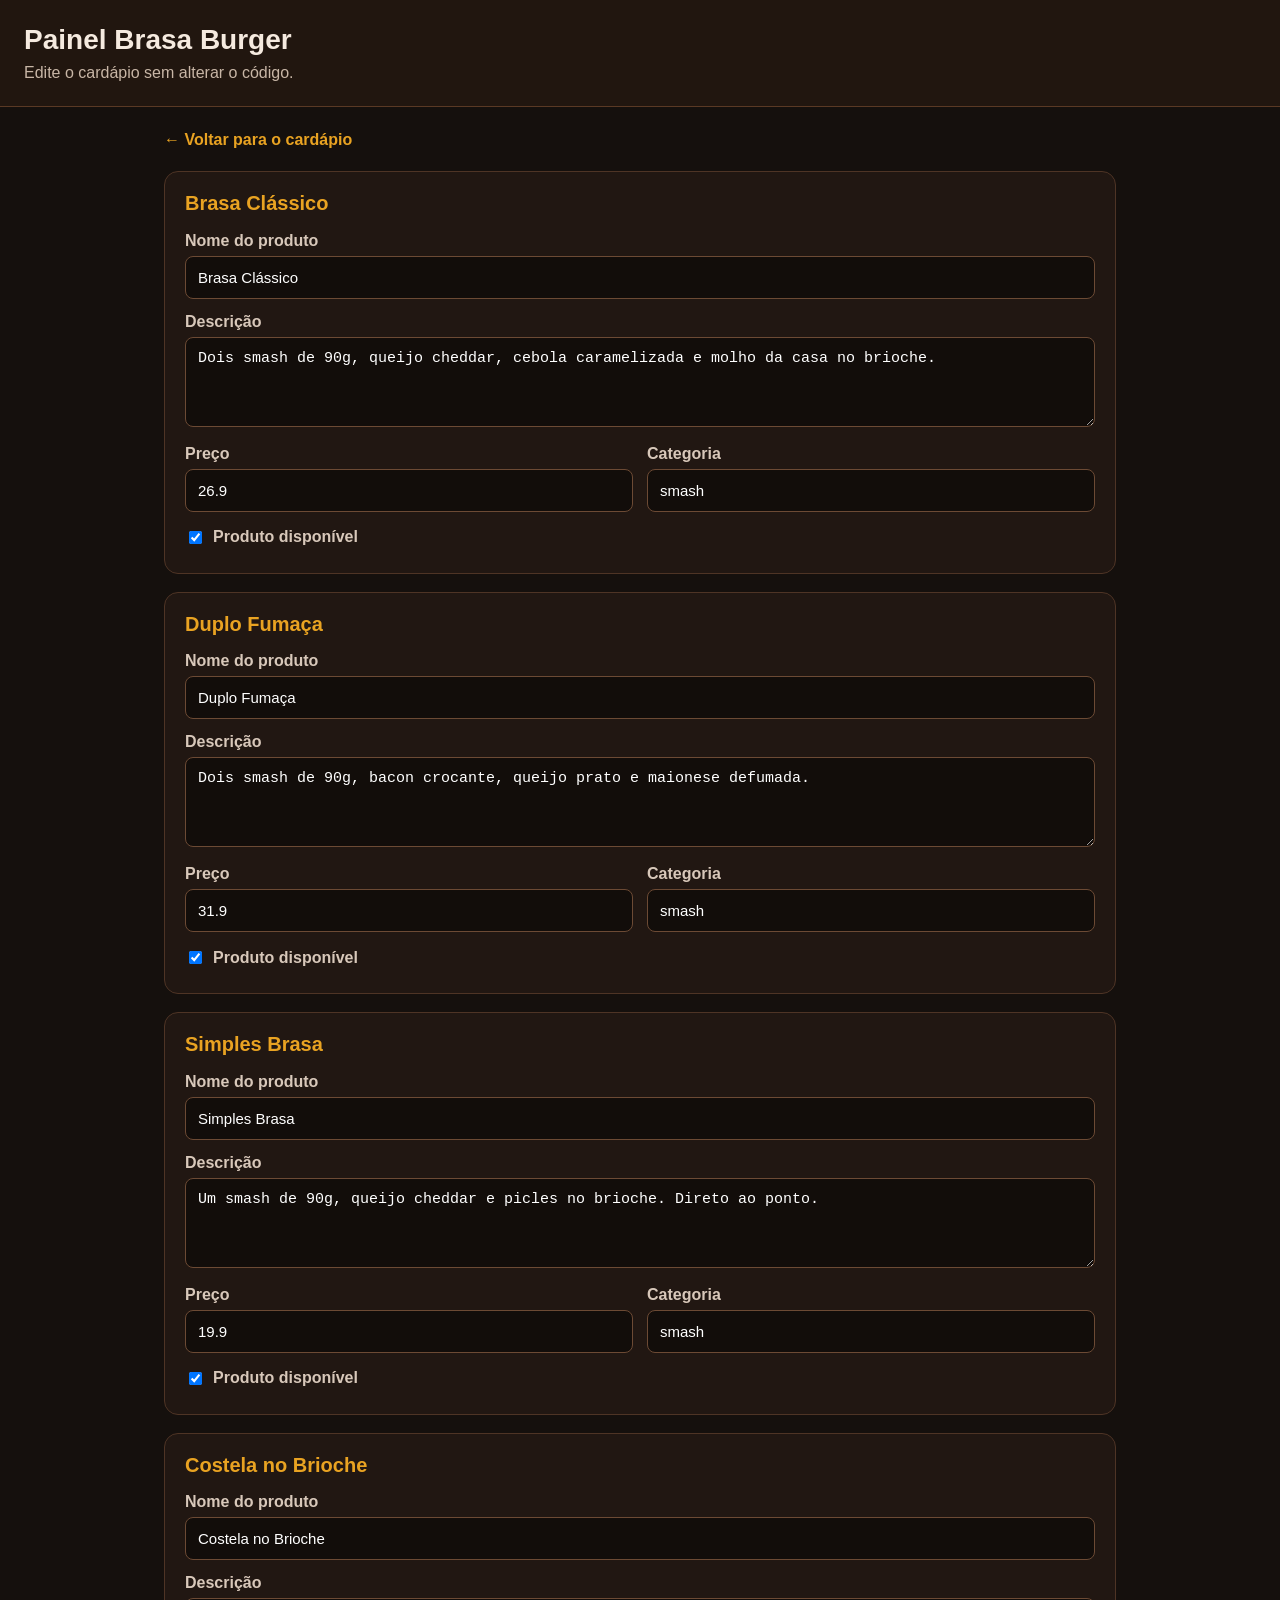
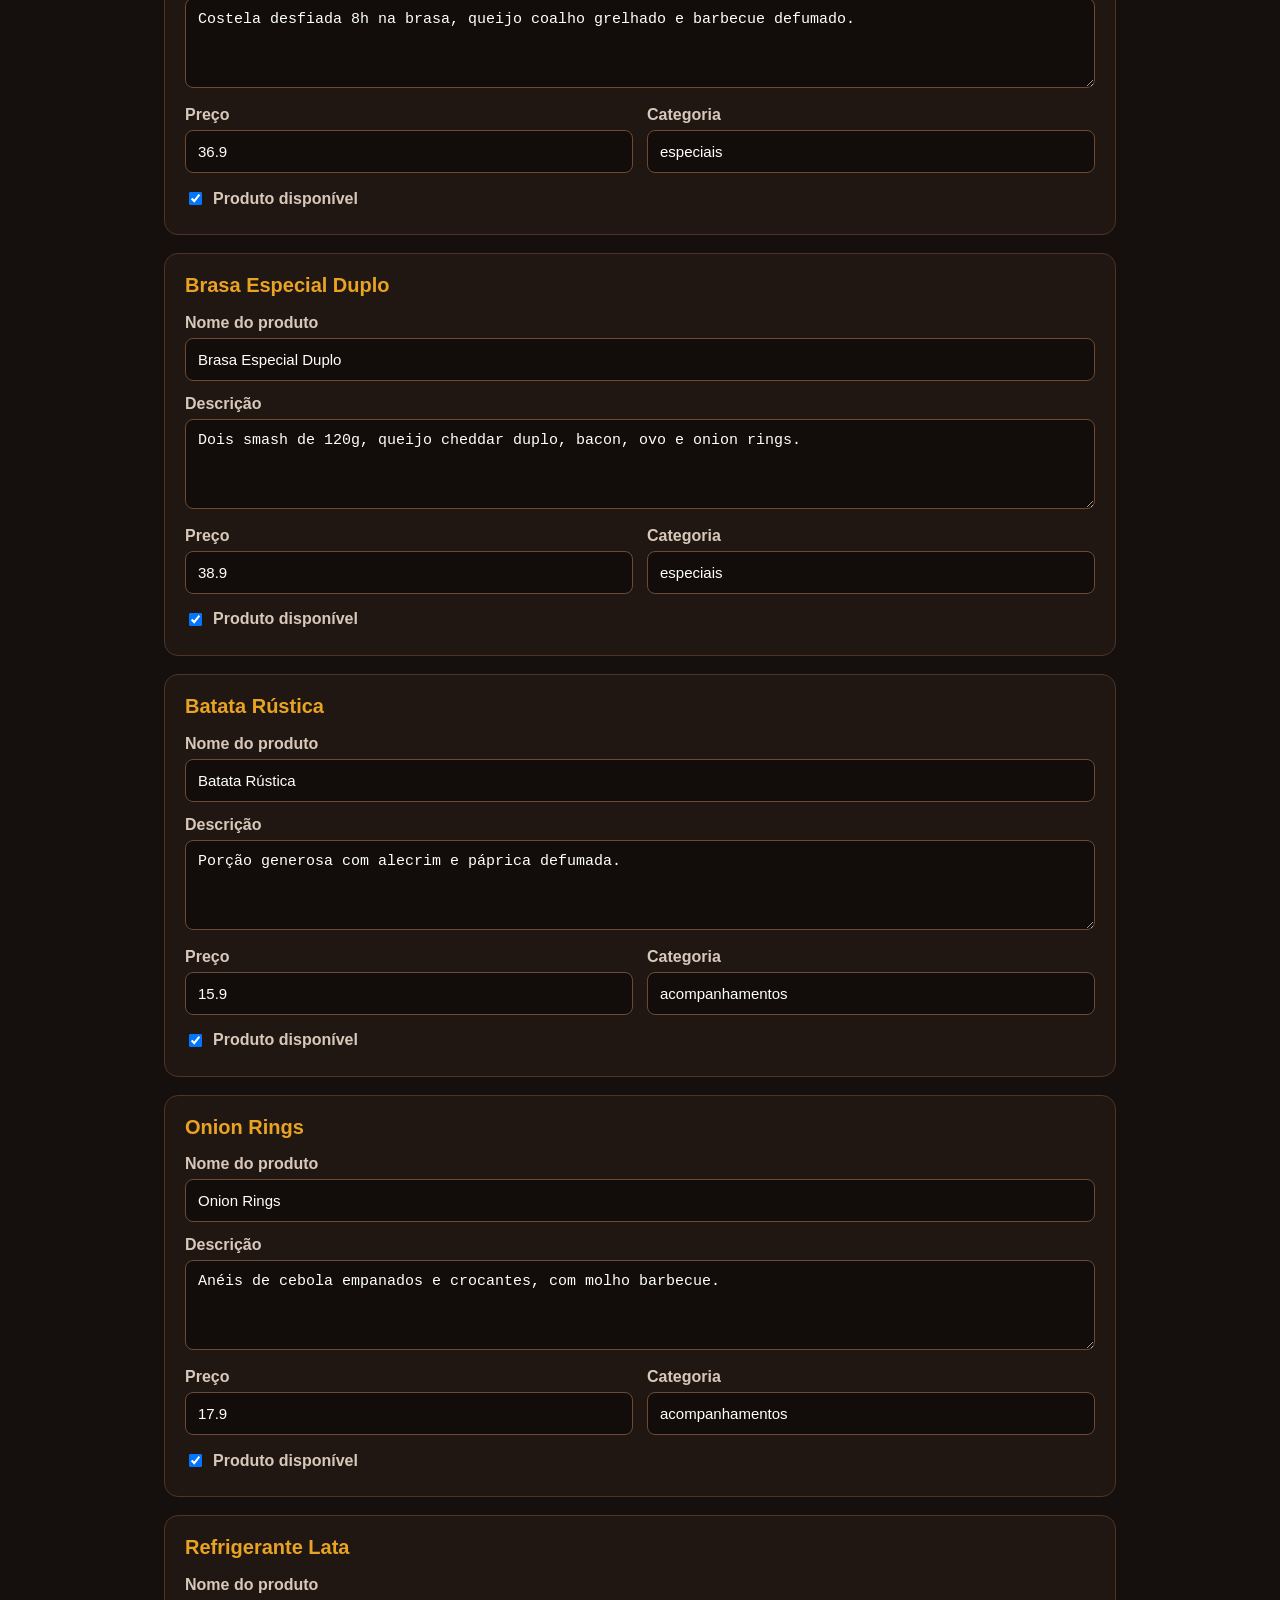
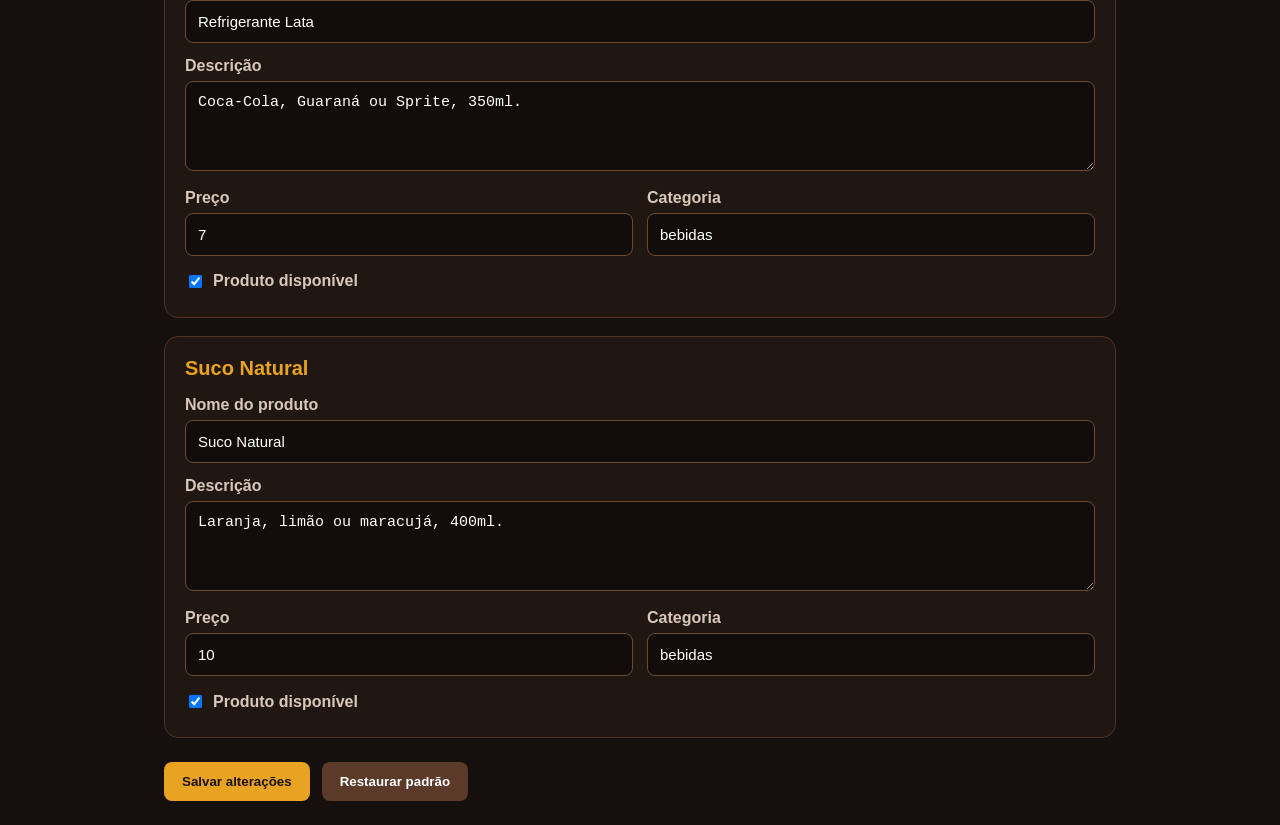
==== admin.html @ 82d96d29 "Add admin panel for managing menu items" ====
<!doctype html>
<html lang="pt-BR">
<head>
  <meta charset="UTF-8" />
  <meta name="viewport" content="width=device-width, initial-scale=1.0" />
  <title>Painel | Brasa Burger House</title>

  <style>
    * {
      box-sizing: border-box;
    }

    body {
      margin: 0;
      font-family: Arial, sans-serif;
      background: #15100d;
      color: #f5eadf;
    }

    header {
      padding: 24px;
      background: #21160f;
      border-bottom: 1px solid #5a3924;
    }

    header h1 {
      margin: 0;
      font-size: 28px;
    }

    header p {
      margin: 8px 0 0;
      color: #c8b6a6;
    }

    main {
      max-width: 1000px;
      margin: 0 auto;
      padding: 24px;
    }

    .produto {
      background: #211712;
      border: 1px solid #4e3425;
      border-radius: 14px;
      padding: 20px;
      margin-bottom: 18px;
    }

    .produto h2 {
      margin-top: 0;
      color: #e9a322;
      font-size: 20px;
    }

    label {
      display: block;
      margin-top: 14px;
      margin-bottom: 6px;
      font-weight: bold;
      color: #d8c8ba;
    }

    input,
    textarea {
      width: 100%;
      padding: 12px;
      border-radius: 8px;
      border: 1px solid #6c4a34;
      background: #120d0a;
      color: #fff;
      font-size: 15px;
    }

    textarea {
      min-height: 90px;
      resize: vertical;
    }

    .linha {
      display: grid;
      grid-template-columns: 1fr 1fr;
      gap: 14px;
    }

    .disponivel {
      display: flex;
      align-items: center;
      gap: 8px;
      margin-top: 16px;
    }

    .disponivel input {
      width: auto;
    }

    .acoes {
      display: flex;
      gap: 12px;
      margin-top: 24px;
      flex-wrap: wrap;
    }

    button {
      border: none;
      border-radius: 8px;
      padding: 12px 18px;
      font-weight: bold;
      cursor: pointer;
    }

    .salvar {
      background: #e9a322;
      color: #1b120d;
    }

    .resetar {
      background: #5b3a29;
      color: #fff;
    }

    .abrir-site {
      display: inline-block;
      margin-bottom: 22px;
      color: #e9a322;
      text-decoration: none;
      font-weight: bold;
    }

    .mensagem {
      margin-top: 18px;
      padding: 12px;
      border-radius: 8px;
      display: none;
      background: #264b2f;
      color: #d9ffdf;
    }

    @media (max-width: 700px) {
      .linha {
        grid-template-columns: 1fr;
      }
    }
  </style>
</head>

<body>

<header>
  <h1>Painel Brasa Burger</h1>
  <p>Edite o cardápio sem alterar o código.</p>
</header>

<main>

  <a class="abrir-site" href="./index.html">← Voltar para o cardápio</a>

  <div id="lista-produtos"></div>

  <div class="acoes">
    <button class="salvar" onclick="salvarProdutos()">Salvar alterações</button>
    <button class="resetar" onclick="resetarProdutos()">Restaurar padrão</button>
  </div>

  <div class="mensagem" id="mensagem">
    Alterações salvas neste navegador.
  </div>

</main>

<script>
  const produtosPadrao = [
    {
      id: "brasa-classico",
      nome: "Brasa Clássico",
      descricao: "Dois smash de 90g, queijo cheddar, cebola caramelizada e molho da casa no brioche.",
      preco: 26.90,
      categoria: "smash",
      disponivel: true
    },
    {
      id: "duplo-fumaca",
      nome: "Duplo Fumaça",
      descricao: "Dois smash de 90g, bacon crocante, queijo prato e maionese defumada.",
      preco: 31.90,
      categoria: "smash",
      disponivel: true
    },
    {
      id: "simples-brasa",
      nome: "Simples Brasa",
      descricao: "Um smash de 90g, queijo cheddar e picles no brioche. Direto ao ponto.",
      preco: 19.90,
      categoria: "smash",
      disponivel: true
    },
    {
      id: "costela-brioche",
      nome: "Costela no Brioche",
      descricao: "Costela desfiada 8h na brasa, queijo coalho grelhado e barbecue defumado.",
      preco: 36.90,
      categoria: "especiais",
      disponivel: true
    },
    {
      id: "brasa-especial-duplo",
      nome: "Brasa Especial Duplo",
      descricao: "Dois smash de 120g, queijo cheddar duplo, bacon, ovo e onion rings.",
      preco: 38.90,
      categoria: "especiais",
      disponivel: true
    },
    {
      id: "batata-rustica",
      nome: "Batata Rústica",
      descricao: "Porção generosa com alecrim e páprica defumada.",
      preco: 15.90,
      categoria: "acompanhamentos",
      disponivel: true
    },
    {
      id: "onion-rings",
      nome: "Onion Rings",
      descricao: "Anéis de cebola empanados e crocantes, com molho barbecue.",
      preco: 17.90,
      categoria: "acompanhamentos",
      disponivel: true
    },
    {
      id: "refrigerante-lata",
      nome: "Refrigerante Lata",
      descricao: "Coca-Cola, Guaraná ou Sprite, 350ml.",
      preco: 7.00,
      categoria: "bebidas",
      disponivel: true
    },
    {
      id: "suco-natural",
      nome: "Suco Natural",
      descricao: "Laranja, limão ou maracujá, 400ml.",
      preco: 10.00,
      categoria: "bebidas",
      disponivel: true
    }
  ];

  function carregarProdutos() {
    const salvos = localStorage.getItem("brasaBurgerProdutos");

    if (salvos) {
      return JSON.parse(salvos);
    }

    localStorage.setItem(
      "brasaBurgerProdutos",
      JSON.stringify(produtosPadrao)
    );

    return produtosPadrao;
  }

  function renderizarProdutos() {
    const produtos = carregarProdutos();
    const lista = document.getElementById("lista-produtos");

    lista.innerHTML = "";

    produtos.forEach((produto, index) => {
      const bloco = document.createElement("div");
      bloco.className = "produto";

      bloco.innerHTML = `
        <h2>${produto.nome}</h2>

        <label>Nome do produto</label>
        <input
          type="text"
          id="nome-${index}"
          value="${produto.nome}"
        />

        <label>Descrição</label>
        <textarea
          id="descricao-${index}"
        >${produto.descricao}</textarea>

        <div class="linha">
          <div>
            <label>Preço</label>
            <input
              type="number"
              step="0.01"
              id="preco-${index}"
              value="${produto.preco}"
            />
          </div>

          <div>
            <label>Categoria</label>
            <input
              type="text"
              id="categoria-${index}"
              value="${produto.categoria}"
            />
          </div>
        </div>

        <label class="disponivel">
          <input
            type="checkbox"
            id="disponivel-${index}"
            ${produto.disponivel ? "checked" : ""}
          />
          Produto disponível
        </label>
      `;

      lista.appendChild(bloco);
    });
  }

  function salvarProdutos() {
    const produtos = carregarProdutos();

    const atualizados = produtos.map((produto, index) => ({
      ...produto,
      nome: document.getElementById(`nome-${index}`).value,
      descricao: document.getElementById(`descricao-${index}`).value,
      preco: Number(document.getElementById(`preco-${index}`).value),
      categoria: document.getElementById(`categoria-${index}`).value,
      disponivel: document.getElementById(`disponivel-${index}`).checked
    }));

    localStorage.setItem(
      "brasaBurgerProdutos",
      JSON.stringify(atualizados)
    );

    const mensagem = document.getElementById("mensagem");
    mensagem.style.display = "block";

    setTimeout(() => {
      mensagem.style.display = "none";
    }, 2500);

    renderizarProdutos();
  }

  function resetarProdutos() {
    const confirmar = confirm(
      "Deseja restaurar todos os produtos para os valores originais?"
    );

    if (!confirmar) return;

    localStorage.setItem(
      "brasaBurgerProdutos",
      JSON.stringify(produtosPadrao)
    );

    renderizarProdutos();
  }

  renderizarProdutos();
</script>

</body>
</html>
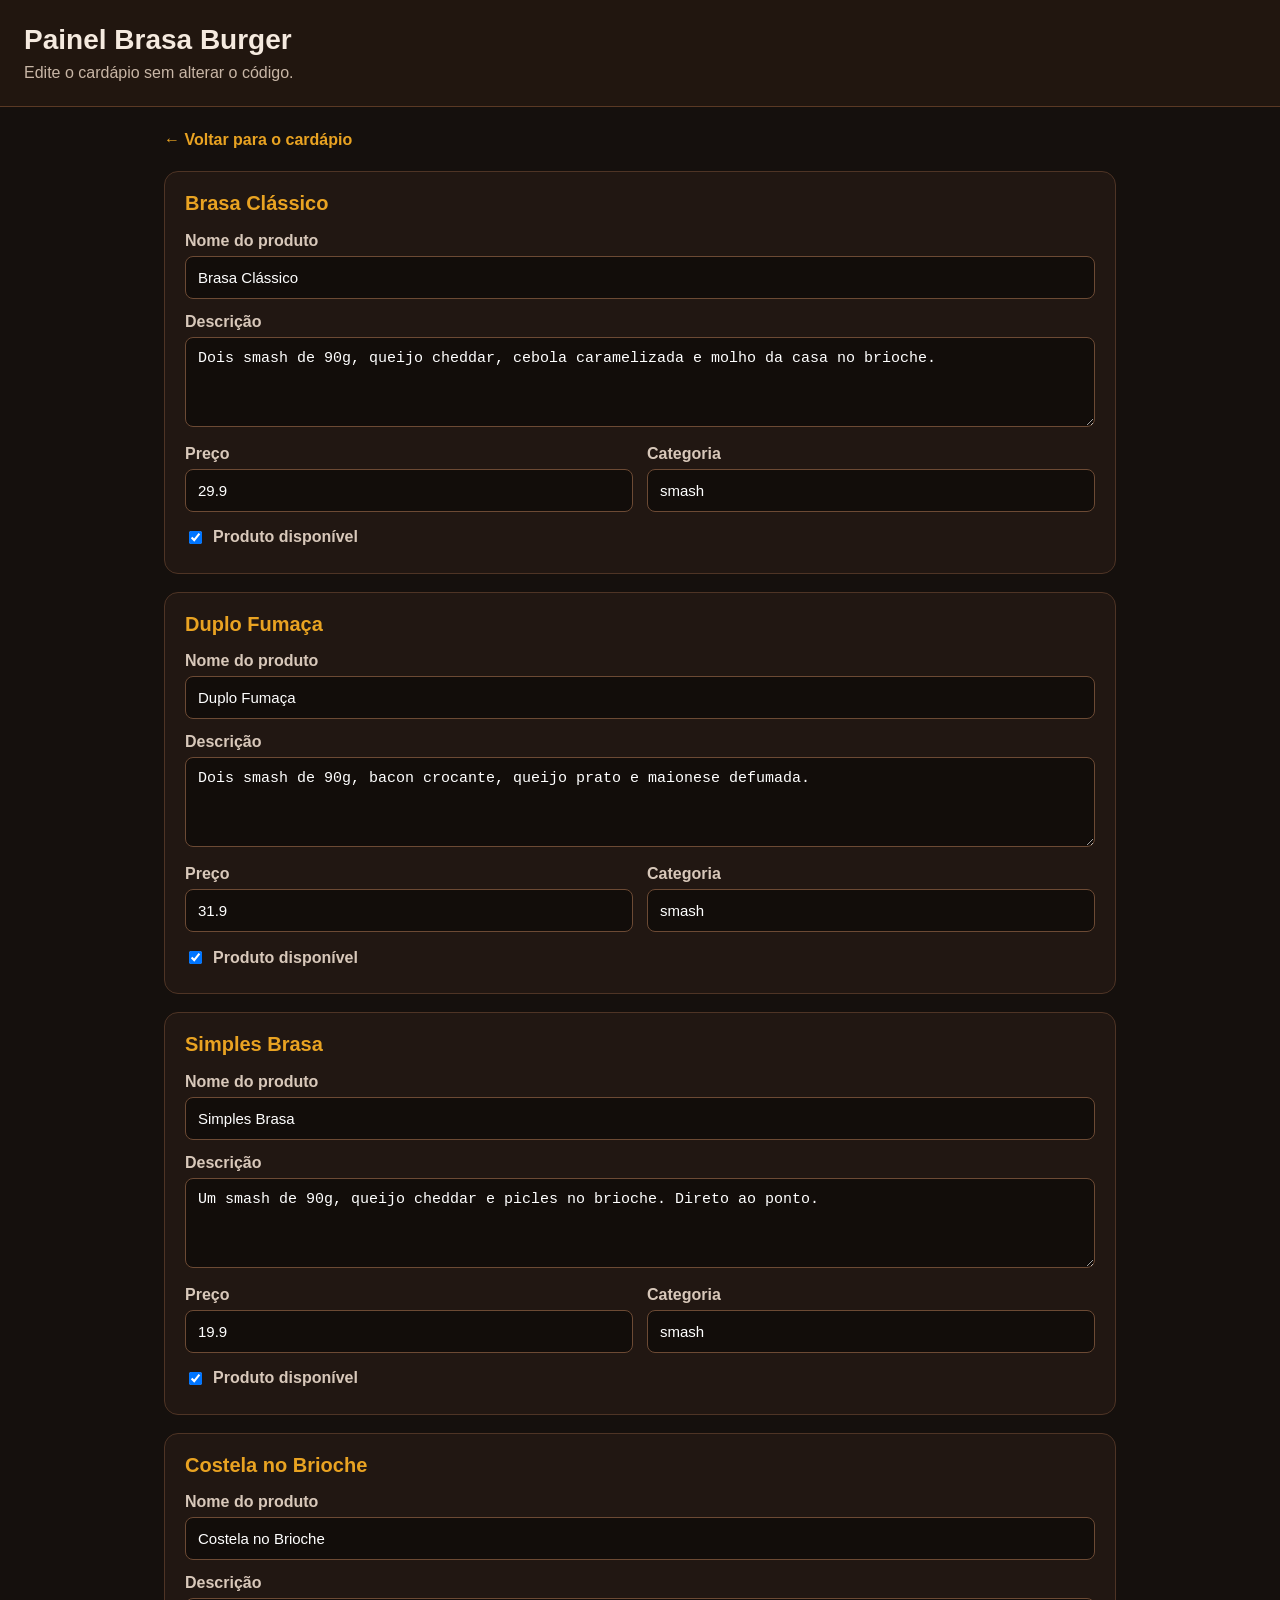
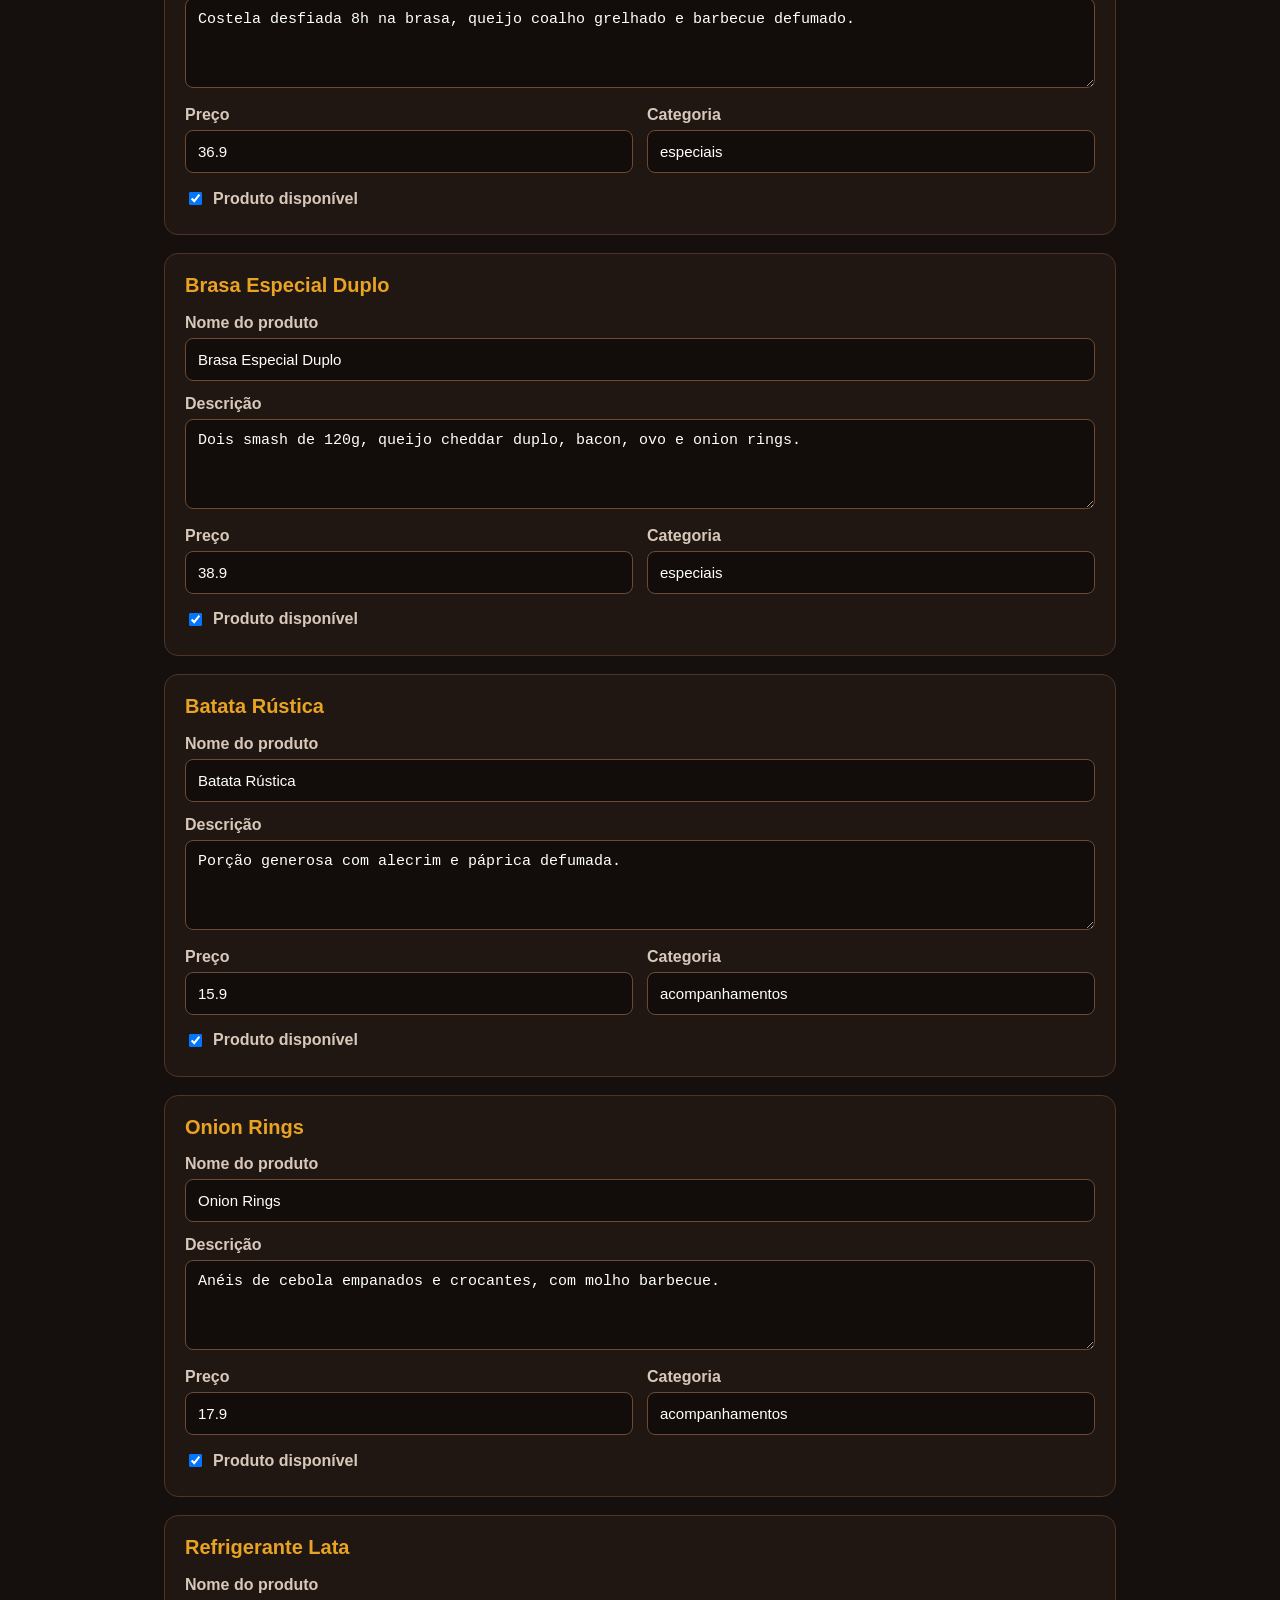
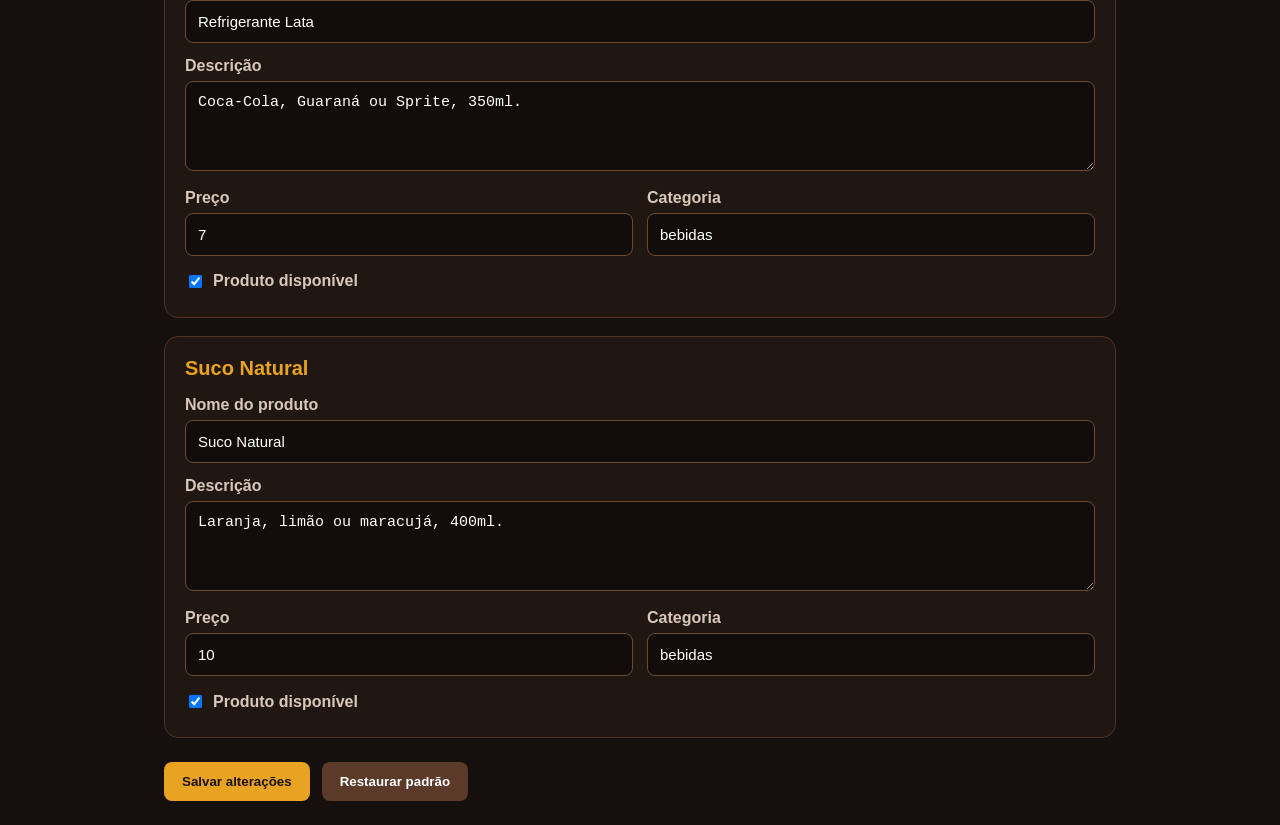
==== commit 5699f23d: "Update price for Brasa Clássico item" ====
--- a/admin.html
+++ b/admin.html
@@ -174,7 +174,7 @@
       id: "brasa-classico",
       nome: "Brasa Clássico",
       descricao: "Dois smash de 90g, queijo cheddar, cebola caramelizada e molho da casa no brioche.",
-      preco: 26.90,
+      preco: 29.90,
       categoria: "smash",
       disponivel: true
     },
